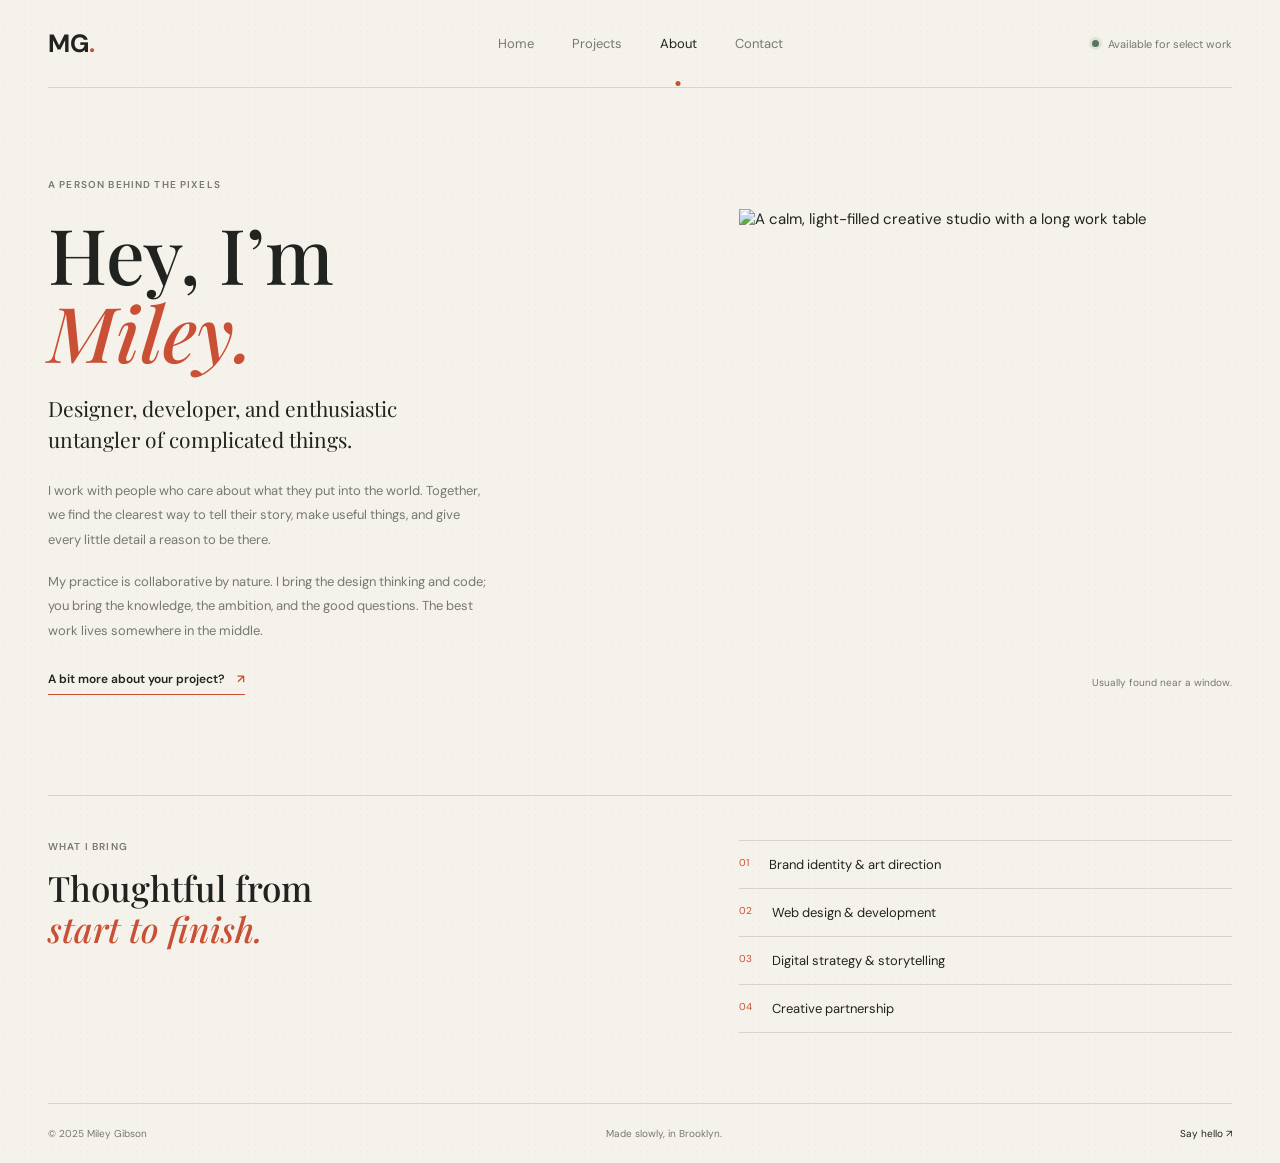
==== about.html @ fc47ed83 "initial commit" ====
<!doctype html>
<html lang="en">
  <head>
    <meta charset="utf-8">
    <meta name="viewport" content="width=device-width, initial-scale=1">
    <meta name="description" content="Learn about Miley Gibson, an independent designer and developer based in Brooklyn.">
    <title>About — Miley Gibson</title>
    <link rel="preconnect" href="https://fonts.googleapis.com">
    <link rel="preconnect" href="https://fonts.gstatic.com" crossorigin>
    <link href="https://fonts.googleapis.com/css2?family=DM+Sans:wght@400;500;600;700&family=Playfair+Display:ital,wght@0,500;0,600;1,500;1,600&display=swap" rel="stylesheet">
    <link rel="stylesheet" href="styles.css">
  </head>
  <body>
    <header class="site-header">
      <a class="wordmark" href="index.html" aria-label="Miley Gibson, home">MG<span>.</span></a>
      <nav class="site-nav" aria-label="Main navigation">
        <a href="index.html">Home</a>
        <a href="projects.html">Projects</a>
        <a href="about.html" aria-current="page">About</a>
        <a href="contact.html">Contact</a>
      </nav>
      <a class="availability" href="contact.html"><span></span> Available for select work</a>
    </header>

    <main class="page-wrap inner-page">
      <section class="about-layout">
        <div class="about-copy">
          <p class="eyebrow">A person behind the pixels</p>
          <h1>Hey, I’m<br><em>Miley.</em></h1>
          <p class="about-lede">Designer, developer, and enthusiastic untangler of complicated things.</p>
          <p>I work with people who care about what they put into the world. Together, we find the clearest way to tell their story, make useful things, and give every little detail a reason to be there.</p>
          <p>My practice is collaborative by nature. I bring the design thinking and code; you bring the knowledge, the ambition, and the good questions. The best work lives somewhere in the middle.</p>
          <a class="text-link" href="contact.html">A bit more about your project? <span aria-hidden="true">↗</span></a>
        </div>
        <figure class="about-image">
          <img src="https://images.unsplash.com/photo-1497366811353-6870744d04b2?auto=format&fit=crop&w=1200&q=85" alt="A calm, light-filled creative studio with a long work table">
          <figcaption>Usually found near a window.</figcaption>
        </figure>
      </section>
      <section class="about-details">
        <div><p class="eyebrow">What I bring</p><h2>Thoughtful from<br><em>start to finish.</em></h2></div>
        <ul class="capabilities">
          <li><span>01</span>Brand identity & art direction</li>
          <li><span>02</span>Web design & development</li>
          <li><span>03</span>Digital strategy & storytelling</li>
          <li><span>04</span>Creative partnership</li>
        </ul>
      </section>
    </main>

    <footer class="site-footer page-wrap">
      <span>© 2025 Miley Gibson</span><span>Made slowly, in Brooklyn.</span><a href="mailto:hello@example.com">Say hello ↗</a>
    </footer>
  </body>
</html>
---- styles.css ----
:root {
  color-scheme: light;
  --paper: #f5f2eb;
  --ink: #20231f;
  --muted: #77786f;
  --line: #d7d4ca;
  --coral: #c94f35;
  --green: #54755e;
  --serif: "Playfair Display", Georgia, serif;
  --sans: "DM Sans", sans-serif;
}

* { box-sizing: border-box; }

html { scroll-behavior: smooth; }

body {
  margin: 0;
  background-color: var(--paper);
  background-image: radial-gradient(#2528200d 0.65px, transparent 0.65px);
  background-size: 7px 7px;
  color: var(--ink);
  font-family: var(--sans);
  font-size: 15px;
  -webkit-font-smoothing: antialiased;
}

a { color: inherit; text-decoration: none; }
a:focus-visible { outline: 2px solid var(--coral); outline-offset: 5px; }
img { display: block; width: 100%; height: 100%; object-fit: cover; }
figure { margin: 0; }

.page-wrap { width: min(1190px, calc(100% - 96px)); margin-inline: auto; }

.site-header {
  width: min(1320px, calc(100% - 96px));
  height: 88px;
  margin-inline: auto;
  display: grid;
  grid-template-columns: 1fr 2fr 1fr;
  align-items: center;
  border-bottom: 1px solid var(--line);
}

.wordmark { font-size: 25px; font-weight: 700; letter-spacing: 0; }
.wordmark span, .accent-dot { color: var(--coral); }
.site-nav { display: flex; justify-content: center; gap: 38px; }
.site-nav a { position: relative; color: var(--muted); font-size: 13px; transition: color 180ms ease; }
.site-nav a:hover, .site-nav a[aria-current="page"] { color: var(--ink); }
.site-nav a[aria-current="page"]::after { position: absolute; bottom: -34px; left: 50%; width: 5px; height: 5px; border-radius: 50%; background: var(--coral); content: ""; transform: translateX(-50%); }
.availability { display: flex; justify-content: flex-end; align-items: center; gap: 9px; color: var(--muted); font-size: 11px; }
.availability > span { width: 7px; height: 7px; border-radius: 50%; background: var(--green); box-shadow: 0 0 0 3px #54755e20; }

.home-hero { position: relative; min-height: 610px; display: grid; grid-template-columns: 1fr 0.82fr; align-items: center; gap: 75px; padding-block: 74px 85px; }
.hero-copy { position: relative; z-index: 1; padding-bottom: 15px; animation: arrive 650ms ease-out both; }
.eyebrow { margin: 0 0 23px; color: var(--muted); font-size: 10px; font-weight: 600; letter-spacing: 1.15px; text-transform: uppercase; }
.eyebrow span { color: var(--coral); }
h1, h2, p { margin-top: 0; }
.hero-copy h1, .page-intro h1, .about-copy h1, .contact-copy h1 { margin-bottom: 22px; font-family: var(--serif); font-size: clamp(56px, 6vw, 82px); font-weight: 500; line-height: 1.02; letter-spacing: 0; }
h1 em, h2 em { color: var(--coral); font-weight: 500; }
.hero-intro { max-width: 370px; margin-bottom: 25px; color: var(--muted); font-size: 14px; line-height: 1.85; }
.text-link { display: inline-flex; align-items: center; gap: 12px; padding-bottom: 7px; border-bottom: 1px solid var(--coral); font-size: 12px; font-weight: 600; transition: gap 180ms ease; }
.text-link:hover { gap: 18px; }
.text-link span, .email-link span { color: var(--coral); }
.hero-visual { position: relative; height: 430px; animation: arrive 750ms 100ms ease-out both; }
.hero-visual img { object-position: center; }
.hero-visual figcaption { position: absolute; right: 0; bottom: -31px; left: 0; display: flex; justify-content: space-between; color: var(--muted); font-size: 9px; letter-spacing: 1px; }
.hero-stamp { position: absolute; top: -34px; right: -25px; display: grid; width: 72px; aspect-ratio: 1; place-items: center; border-radius: 50%; background: var(--coral); color: var(--paper); font-size: 39px; }
.hero-index { position: absolute; bottom: 36px; left: 0; color: var(--muted); font-size: 10px; letter-spacing: 1px; }

.selected-work { padding-block: 69px 92px; border-top: 1px solid var(--line); }
.section-heading { display: flex; justify-content: space-between; align-items: end; margin-bottom: 34px; }
.section-heading .eyebrow { margin-bottom: 11px; }
.section-heading h2 { margin: 0; font-family: var(--serif); font-size: 39px; font-weight: 500; }
.section-heading > .text-link { margin-bottom: 4px; }
.project-grid { display: grid; grid-template-columns: 1fr 1fr; gap: 30px; align-items: start; }
.project-tile { display: block; }
.project-tile img { aspect-ratio: 1.36; background: #e0ddd4; transition: filter 220ms ease; }
.project-tile:hover img { filter: saturate(1.13); }
.project-tile-offset { margin-top: 57px; }
.tile-meta { display: flex; justify-content: space-between; gap: 16px; padding-top: 13px; font-size: 12px; font-weight: 600; }
.tile-meta span + span { color: var(--muted); font-size: 10px; font-weight: 400; }
.home-note { display: flex; justify-content: space-between; align-items: center; padding-block: 44px; border-top: 1px solid var(--line); border-bottom: 1px solid var(--line); }
.home-note p { max-width: 660px; margin: 0; font-family: var(--serif); font-size: clamp(30px, 4vw, 49px); line-height: 1.2; }
.home-note em { color: var(--green); font-weight: 500; }
.round-link { display: grid; width: 46px; aspect-ratio: 1; place-items: center; border: 1px solid var(--line); border-radius: 50%; color: var(--coral); transition: color 180ms ease, background 180ms ease; }
.round-link:hover { background: var(--coral); color: white; }

.inner-page { min-height: calc(100vh - 160px); padding-top: 80px; }
.page-intro { display: grid; grid-template-columns: 1fr 0.6fr; align-items: end; margin-bottom: 65px; }
.page-intro .eyebrow { grid-column: 1 / -1; margin-bottom: 22px; }
.page-intro h1 { margin: 0; }
.intro-note { max-width: 340px; margin: 0 0 8px; color: var(--muted); font-size: 14px; line-height: 1.8; }
.work-list { display: grid; grid-template-columns: 1fr 1fr; column-gap: 29px; row-gap: 57px; }
.work-item:nth-child(3) { grid-column: 1 / -1; width: calc(50% - 15px); }
.work-image { position: relative; display: block; overflow: hidden; background: #e0ddd4; }
.work-image img { aspect-ratio: 1.37; transition: transform 350ms ease; }
.work-image:hover img { transform: scale(1.025); }
.image-arrow { position: absolute; right: 13px; bottom: 13px; display: grid; width: 35px; aspect-ratio: 1; place-items: center; border-radius: 50%; background: var(--paper); color: var(--coral); }
.work-caption { padding-top: 15px; }
.work-caption h2 { margin-bottom: 5px; font-family: var(--serif); font-size: 24px; font-weight: 500; }
.work-caption p { margin-bottom: 10px; color: var(--muted); font-size: 12px; }
.work-caption > span { color: var(--green); font-size: 9px; letter-spacing: 0.45px; text-transform: uppercase; }
.closing-cta { display: flex; align-items: center; justify-content: space-between; margin-top: 75px; padding-block: 26px; border-top: 1px solid var(--line); border-bottom: 1px solid var(--line); }
.closing-cta p { margin: 0; font-family: var(--serif); font-size: 23px; }

.about-layout { display: grid; grid-template-columns: 1fr 0.82fr; align-items: center; gap: 90px; padding-block: 10px 100px; }
.about-copy h1 { margin-bottom: 22px; }
.about-lede { max-width: 420px; margin-bottom: 23px; color: var(--ink); font-family: var(--serif); font-size: 21px; line-height: 1.5; }
.about-copy > p:not(.eyebrow):not(.about-lede) { max-width: 445px; margin-bottom: 17px; color: var(--muted); font-size: 13px; line-height: 1.9; }
.about-copy .text-link { margin-top: 10px; }
.about-image { position: relative; height: 455px; }
.about-image img { object-position: center; }
.about-image figcaption { position: absolute; right: 0; bottom: -25px; color: var(--muted); font-size: 10px; }
.about-details { display: grid; grid-template-columns: 1fr 0.82fr; gap: 90px; padding-block: 44px 70px; border-top: 1px solid var(--line); }
.about-details .eyebrow { margin-bottom: 14px; }
.about-details h2 { margin: 0; font-family: var(--serif); font-size: 35px; font-weight: 500; line-height: 1.18; }
.capabilities { margin: 0; padding: 0; list-style: none; }
.capabilities li { display: flex; gap: 20px; padding-block: 15px; border-bottom: 1px solid var(--line); font-size: 13px; }
.capabilities li:first-child { border-top: 1px solid var(--line); }
.capabilities li span { color: var(--coral); font-size: 10px; }

.contact-page { display: flex; flex-direction: column; justify-content: center; padding-top: 40px; padding-bottom: 55px; }
.contact-layout { display: grid; grid-template-columns: 1fr 0.52fr; align-items: center; gap: 105px; padding-block: 40px 72px; }
.contact-copy h1 { margin-bottom: 24px; }
.contact-lede { max-width: 400px; margin-bottom: 28px; color: var(--muted); font-size: 14px; line-height: 1.85; }
.email-link { display: inline-flex; align-items: center; gap: 13px; padding-bottom: 7px; border-bottom: 1px solid var(--coral); font-family: var(--serif); font-size: 20px; }
.contact-note { min-height: 270px; padding: 27px 28px; border: 1px solid var(--line); background: #f7f5efb3; }
.note-mark { display: block; margin-bottom: 16px; color: var(--coral); font-size: 25px; }
.contact-note > p { max-width: 220px; margin-bottom: 31px; font-family: var(--serif); font-size: 20px; line-height: 1.4; }
.contact-meta { display: grid; gap: 5px; margin-top: 17px; }
.contact-meta span { color: var(--muted); font-size: 9px; letter-spacing: 1px; }
.contact-meta strong { font-size: 11px; font-weight: 500; }
.contact-meta a:hover { color: var(--coral); }
.contact-bottom { display: flex; justify-content: space-between; padding-top: 20px; border-top: 1px solid var(--line); color: var(--muted); font-size: 10px; }

.site-footer { display: flex; justify-content: space-between; gap: 16px; padding-block: 23px; border-top: 1px solid var(--line); color: var(--muted); font-size: 10px; }
.site-footer a { color: var(--ink); }
.site-footer a:hover { color: var(--coral); }

@keyframes arrive { from { opacity: 0; transform: translateY(12px); } to { opacity: 1; transform: translateY(0); } }

@media (max-width: 800px) {
  .page-wrap, .site-header { width: min(100% - 48px, 620px); }
  .site-header { height: 75px; grid-template-columns: auto 1fr; }
  .site-nav { justify-content: flex-end; gap: clamp(13px, 4vw, 28px); }
  .availability { display: none; }
  .home-hero { min-height: auto; grid-template-columns: 1fr 0.85fr; gap: 32px; padding-block: 75px 80px; }
  .hero-copy h1, .page-intro h1, .about-copy h1, .contact-copy h1 { font-size: clamp(51px, 9vw, 70px); }
  .hero-visual { height: 340px; }
  .hero-stamp { right: -14px; width: 59px; font-size: 31px; }
  .about-layout { gap: 40px; }
  .about-details { gap: 40px; }
  .contact-layout { gap: 50px; }
}

@media (max-width: 560px) {
  .page-wrap, .site-header { width: calc(100% - 40px); }
  .site-header { height: auto; min-height: 78px; grid-template-columns: 1fr; gap: 13px; padding-block: 13px; }
  .wordmark { font-size: 22px; }
  .site-nav { justify-content: space-between; gap: 12px; }
  .site-nav a { font-size: 12px; }
  .site-nav a[aria-current="page"]::after { bottom: -7px; }
  .home-hero { grid-template-columns: 1fr; gap: 42px; padding-block: 59px 62px; }
  .hero-copy { padding: 0; }
  .hero-copy h1, .page-intro h1, .about-copy h1, .contact-copy h1 { font-size: clamp(54px, 14vw, 72px); }
  .hero-visual { height: 300px; margin-right: 10px; }
  .hero-index { bottom: 16px; }
  .selected-work { padding-block: 48px 58px; }
  .section-heading h2 { font-size: 32px; }
  .section-heading { align-items: end; gap: 12px; }
  .section-heading > .text-link { flex: 0 0 auto; font-size: 10px; }
  .project-grid { grid-template-columns: 1fr; gap: 27px; }
  .project-tile-offset { margin-top: 0; }
  .home-note { gap: 18px; padding-block: 30px; }
  .home-note p { font-size: 31px; }
  .round-link { flex: 0 0 42px; width: 42px; }
  .inner-page { min-height: auto; padding-top: 58px; }
  .page-intro { grid-template-columns: 1fr; gap: 14px; margin-bottom: 40px; }
  .page-intro .eyebrow { margin-bottom: 5px; }
  .intro-note { max-width: 380px; }
  .work-list { grid-template-columns: 1fr; row-gap: 35px; }
  .work-item:nth-child(3) { grid-column: auto; width: 100%; }
  .closing-cta { margin-top: 48px; }
  .about-layout { grid-template-columns: 1fr; gap: 40px; padding-block: 0 75px; }
  .about-image { height: 340px; margin-right: 8px; }
  .about-details { grid-template-columns: 1fr; gap: 27px; padding-block: 35px 48px; }
  .contact-page { padding-top: 27px; }
  .contact-layout { grid-template-columns: 1fr; gap: 38px; padding-block: 32px 48px; }
  .contact-note { min-height: auto; }
  .contact-bottom { gap: 18px; line-height: 1.6; }
  .contact-bottom span:last-child { text-align: right; }
  .site-footer { flex-wrap: wrap; row-gap: 9px; font-size: 9px; }
}

@media (prefers-reduced-motion: reduce) {
  *, *::before, *::after { scroll-behavior: auto !important; animation-duration: 0.01ms !important; transition-duration: 0.01ms !important; }
}
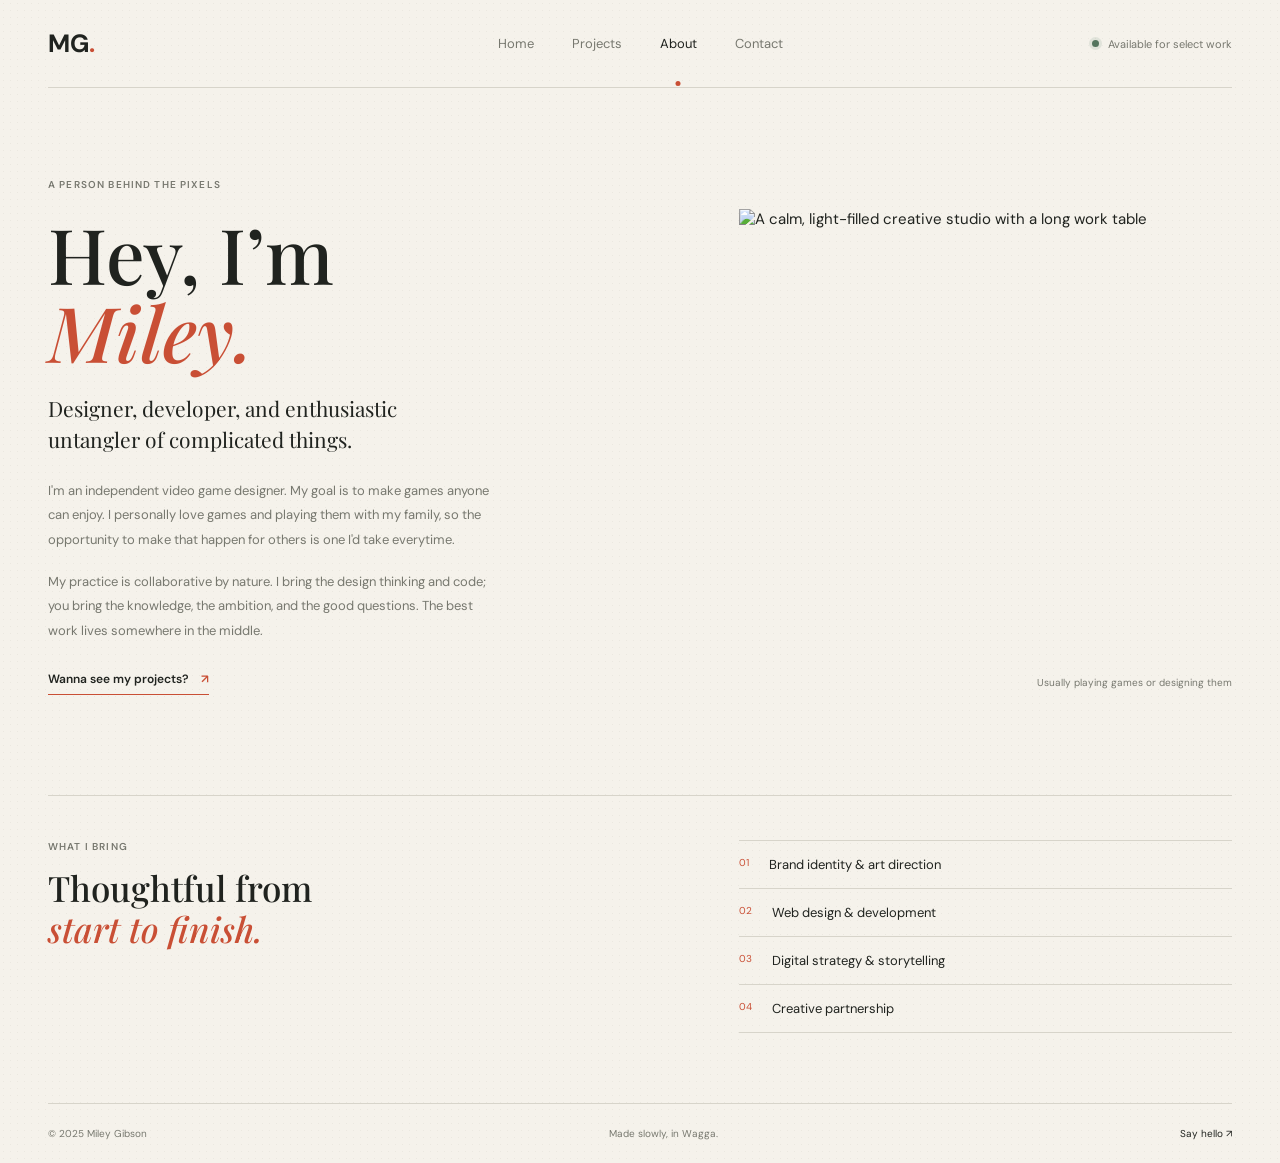
==== commit 1337332c: "edited text" ====
--- a/about.html
+++ b/about.html
@@ -28,13 +28,13 @@
           <p class="eyebrow">A person behind the pixels</p>
           <h1>Hey, I’m<br><em>Miley.</em></h1>
           <p class="about-lede">Designer, developer, and enthusiastic untangler of complicated things.</p>
-          <p>I work with people who care about what they put into the world. Together, we find the clearest way to tell their story, make useful things, and give every little detail a reason to be there.</p>
+          <p>I'm an independent video game designer. My goal is to make games anyone can enjoy. I personally love games and playing them with my family, so the opportunity to make that happen for others is one I'd take everytime.</p>
           <p>My practice is collaborative by nature. I bring the design thinking and code; you bring the knowledge, the ambition, and the good questions. The best work lives somewhere in the middle.</p>
-          <a class="text-link" href="contact.html">A bit more about your project? <span aria-hidden="true">↗</span></a>
+          <a class="text-link" href="contact.html">Wanna see my projects? <span aria-hidden="true">↗</span></a>
         </div>
         <figure class="about-image">
           <img src="https://images.unsplash.com/photo-1497366811353-6870744d04b2?auto=format&fit=crop&w=1200&q=85" alt="A calm, light-filled creative studio with a long work table">
-          <figcaption>Usually found near a window.</figcaption>
+          <figcaption>Usually playing games or designing them</figcaption>
         </figure>
       </section>
       <section class="about-details">
@@ -49,7 +49,7 @@
     </main>
 
     <footer class="site-footer page-wrap">
-      <span>© 2025 Miley Gibson</span><span>Made slowly, in Brooklyn.</span><a href="mailto:hello@example.com">Say hello ↗</a>
+      <span>© 2025 Miley Gibson</span><span>Made slowly, in Wagga.</span><a href="mailto:hello@example.com">Say hello ↗</a>
     </footer>
   </body>
 </html>
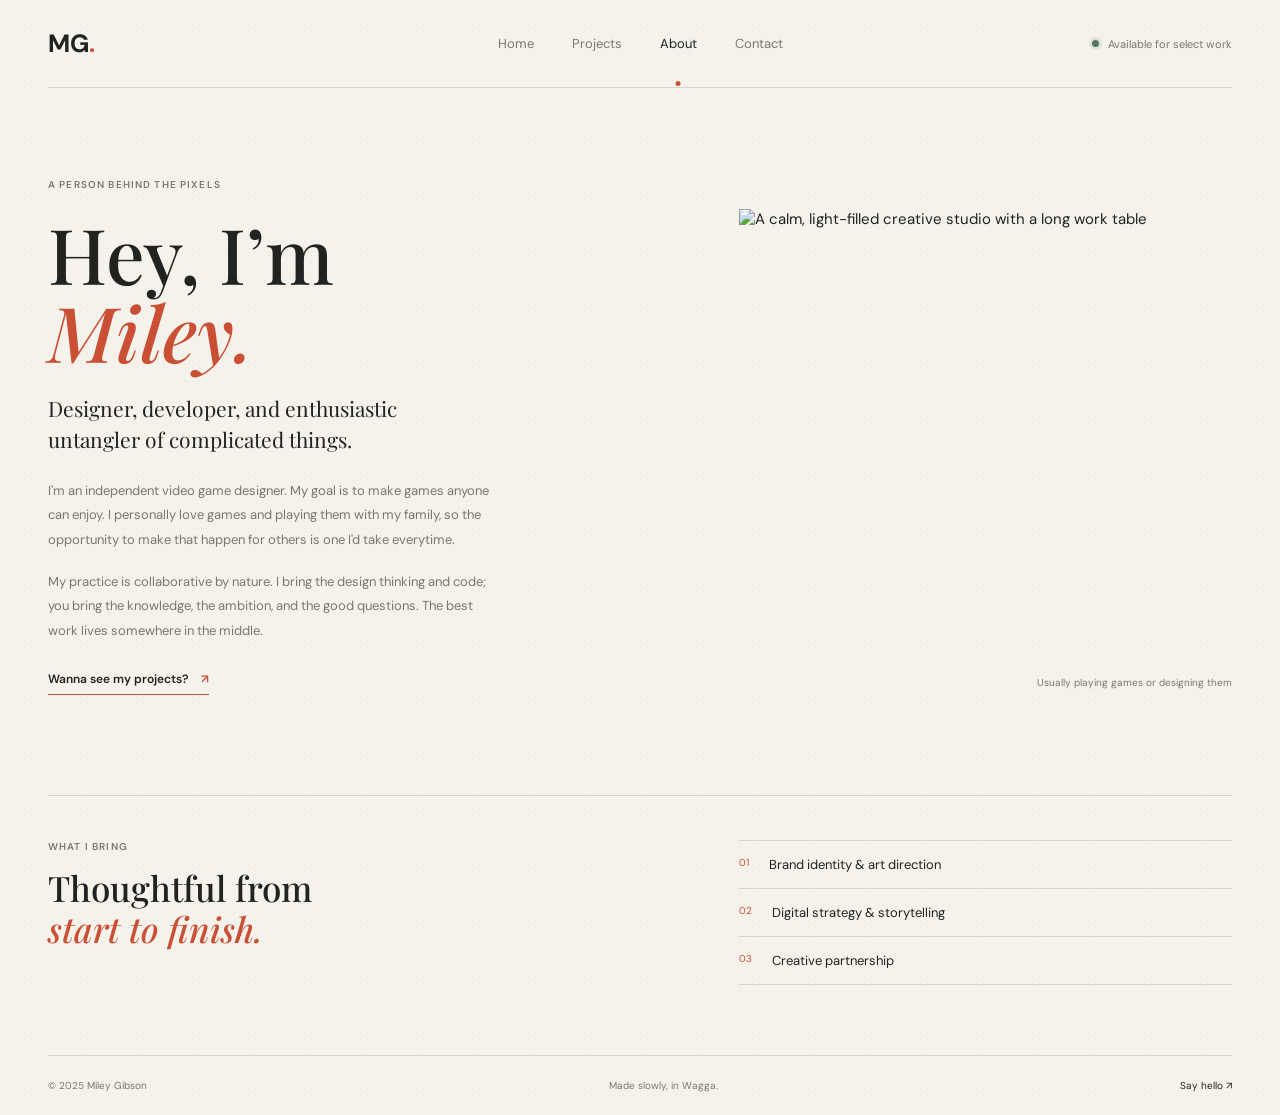
==== commit d54cfe12: "edited text (about only)" ====
--- a/about.html
+++ b/about.html
@@ -41,9 +41,8 @@
         <div><p class="eyebrow">What I bring</p><h2>Thoughtful from<br><em>start to finish.</em></h2></div>
         <ul class="capabilities">
           <li><span>01</span>Brand identity & art direction</li>
-          <li><span>02</span>Web design & development</li>
-          <li><span>03</span>Digital strategy & storytelling</li>
-          <li><span>04</span>Creative partnership</li>
+          <li><span>02</span>Digital strategy & storytelling</li>
+          <li><span>03</span>Creative partnership</li>
         </ul>
       </section>
     </main>
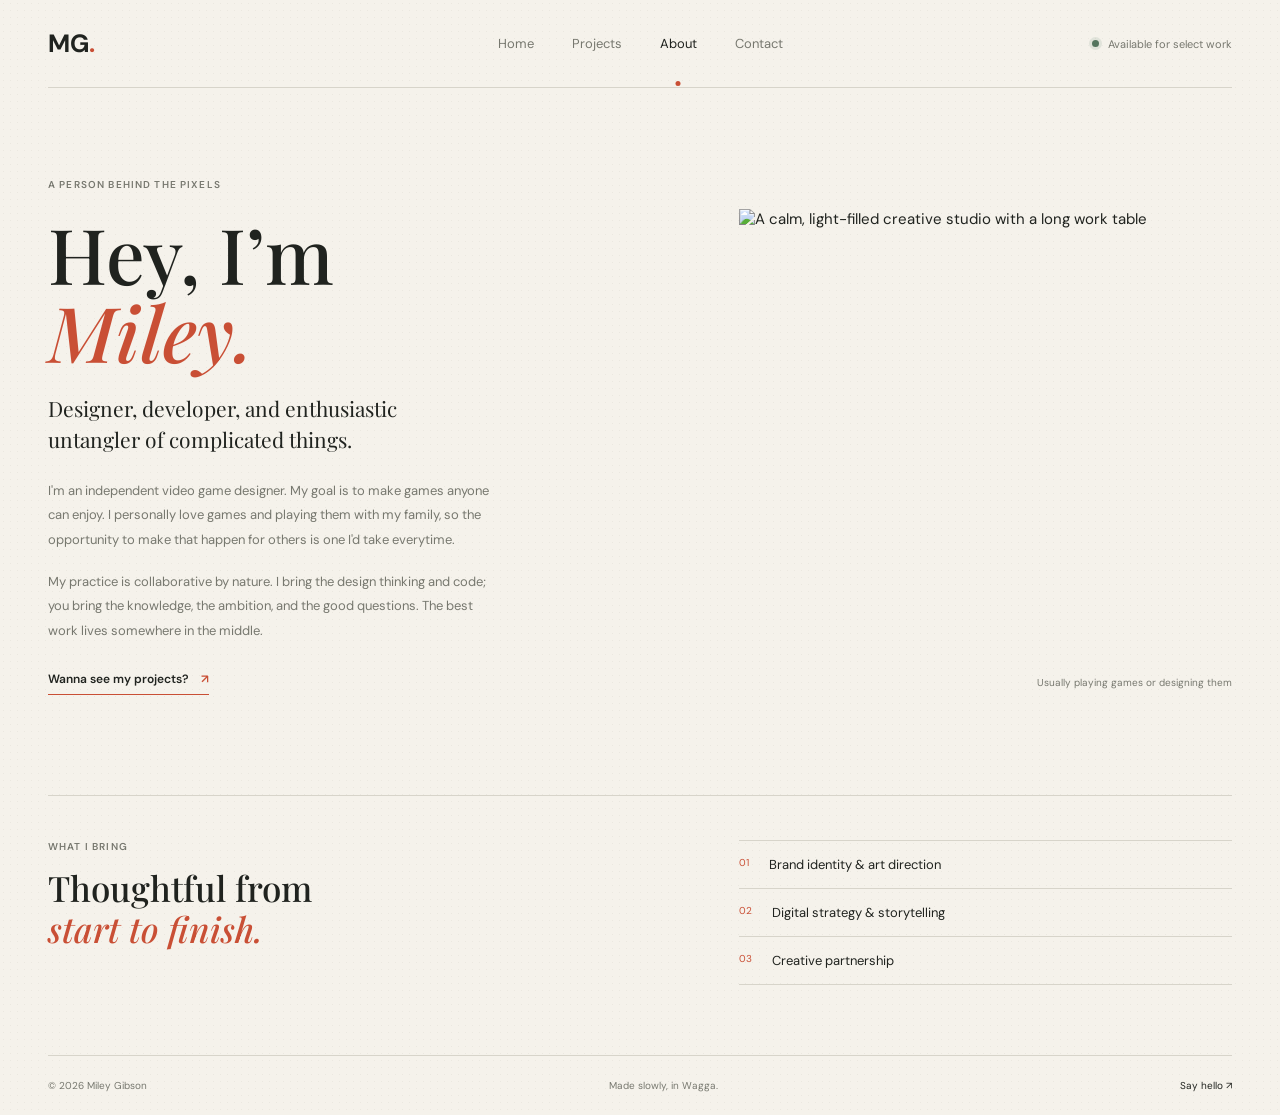
==== commit 3b7bd45d: "changed 2025 to 2026" ====
--- a/about.html
+++ b/about.html
@@ -48,7 +48,7 @@
     </main>
 
     <footer class="site-footer page-wrap">
-      <span>© 2025 Miley Gibson</span><span>Made slowly, in Wagga.</span><a href="mailto:hello@example.com">Say hello ↗</a>
+      <span>© 2026 Miley Gibson</span><span>Made slowly, in Wagga.</span><a href="mailto:mileygibson2028@gmail.com">Say hello ↗</a>
     </footer>
   </body>
 </html>
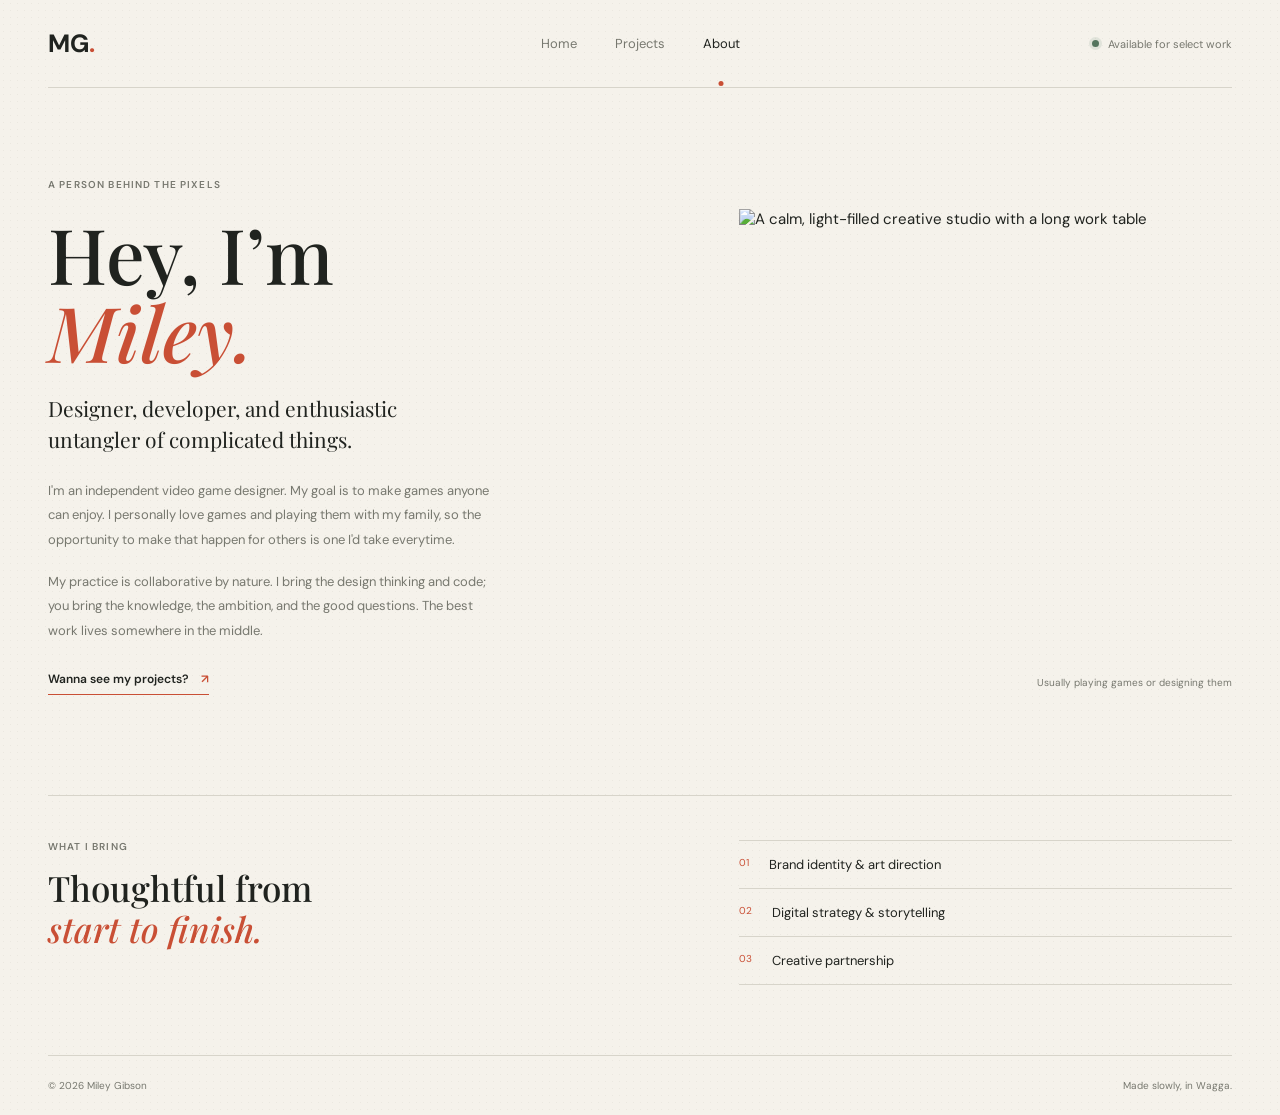
==== commit 0cfb1bee: "deleted contact page and all email" ====
--- a/about.html
+++ b/about.html
@@ -3,7 +3,7 @@
   <head>
     <meta charset="utf-8">
     <meta name="viewport" content="width=device-width, initial-scale=1">
-    <meta name="description" content="Learn about Miley Gibson, an independent designer and developer based in Brooklyn.">
+    <meta name="description" content="Learn about Miley Gibson, an independent designer and developer based in Wagga.">
     <title>About — Miley Gibson</title>
     <link rel="preconnect" href="https://fonts.googleapis.com">
     <link rel="preconnect" href="https://fonts.gstatic.com" crossorigin>
@@ -17,9 +17,8 @@
         <a href="index.html">Home</a>
         <a href="projects.html">Projects</a>
         <a href="about.html" aria-current="page">About</a>
-        <a href="contact.html">Contact</a>
       </nav>
-      <a class="availability" href="contact.html"><span></span> Available for select work</a>
+      <span class="availability"><span></span> Available for select work</span>
     </header>
 
     <main class="page-wrap inner-page">
@@ -30,7 +29,7 @@
           <p class="about-lede">Designer, developer, and enthusiastic untangler of complicated things.</p>
           <p>I'm an independent video game designer. My goal is to make games anyone can enjoy. I personally love games and playing them with my family, so the opportunity to make that happen for others is one I'd take everytime.</p>
           <p>My practice is collaborative by nature. I bring the design thinking and code; you bring the knowledge, the ambition, and the good questions. The best work lives somewhere in the middle.</p>
-          <a class="text-link" href="contact.html">Wanna see my projects? <span aria-hidden="true">↗</span></a>
+          <a class="text-link" href="projects.html">Wanna see my projects? <span aria-hidden="true">↗</span></a>
         </div>
         <figure class="about-image">
           <img src="https://images.unsplash.com/photo-1497366811353-6870744d04b2?auto=format&fit=crop&w=1200&q=85" alt="A calm, light-filled creative studio with a long work table">
@@ -48,7 +47,7 @@
     </main>
 
     <footer class="site-footer page-wrap">
-      <span>© 2026 Miley Gibson</span><span>Made slowly, in Wagga.</span><a href="mailto:mileygibson2028@gmail.com">Say hello ↗</a>
+      <span>© 2026 Miley Gibson</span><span>Made slowly, in Wagga.</span>
     </footer>
   </body>
 </html>
--- a/styles.css
+++ b/styles.css
@@ -56,12 +56,12 @@
 .eyebrow { margin: 0 0 23px; color: var(--muted); font-size: 10px; font-weight: 600; letter-spacing: 1.15px; text-transform: uppercase; }
 .eyebrow span { color: var(--coral); }
 h1, h2, p { margin-top: 0; }
-.hero-copy h1, .page-intro h1, .about-copy h1, .contact-copy h1 { margin-bottom: 22px; font-family: var(--serif); font-size: clamp(56px, 6vw, 82px); font-weight: 500; line-height: 1.02; letter-spacing: 0; }
+.hero-copy h1, .page-intro h1, .about-copy h1 { margin-bottom: 22px; font-family: var(--serif); font-size: clamp(56px, 6vw, 82px); font-weight: 500; line-height: 1.02; letter-spacing: 0; }
 h1 em, h2 em { color: var(--coral); font-weight: 500; }
 .hero-intro { max-width: 370px; margin-bottom: 25px; color: var(--muted); font-size: 14px; line-height: 1.85; }
 .text-link { display: inline-flex; align-items: center; gap: 12px; padding-bottom: 7px; border-bottom: 1px solid var(--coral); font-size: 12px; font-weight: 600; transition: gap 180ms ease; }
 .text-link:hover { gap: 18px; }
-.text-link span, .email-link span { color: var(--coral); }
+.text-link span { color: var(--coral); }
 .hero-visual { position: relative; height: 430px; animation: arrive 750ms 100ms ease-out both; }
 .hero-visual img { object-position: center; }
 .hero-visual figcaption { position: absolute; right: 0; bottom: -31px; left: 0; display: flex; justify-content: space-between; color: var(--muted); font-size: 9px; letter-spacing: 1px; }
@@ -77,7 +77,6 @@
 .project-tile { display: block; }
 .project-tile img { aspect-ratio: 1.36; background: #e0ddd4; transition: filter 220ms ease; }
 .project-tile:hover img { filter: saturate(1.13); }
-.project-tile-offset { margin-top: 57px; }
 .tile-meta { display: flex; justify-content: space-between; gap: 16px; padding-top: 13px; font-size: 12px; font-weight: 600; }
 .tile-meta span + span { color: var(--muted); font-size: 10px; font-weight: 400; }
 .home-note { display: flex; justify-content: space-between; align-items: center; padding-block: 44px; border-top: 1px solid var(--line); border-bottom: 1px solid var(--line); }
@@ -96,7 +95,6 @@
 .work-image { position: relative; display: block; overflow: hidden; background: #e0ddd4; }
 .work-image img { aspect-ratio: 1.37; transition: transform 350ms ease; }
 .work-image:hover img { transform: scale(1.025); }
-.image-arrow { position: absolute; right: 13px; bottom: 13px; display: grid; width: 35px; aspect-ratio: 1; place-items: center; border-radius: 50%; background: var(--paper); color: var(--coral); }
 .work-caption { padding-top: 15px; }
 .work-caption h2 { margin-bottom: 5px; font-family: var(--serif); font-size: 24px; font-weight: 500; }
 .work-caption p { margin-bottom: 10px; color: var(--muted); font-size: 12px; }
@@ -120,24 +118,7 @@
 .capabilities li:first-child { border-top: 1px solid var(--line); }
 .capabilities li span { color: var(--coral); font-size: 10px; }
 
-.contact-page { display: flex; flex-direction: column; justify-content: center; padding-top: 40px; padding-bottom: 55px; }
-.contact-layout { display: grid; grid-template-columns: 1fr 0.52fr; align-items: center; gap: 105px; padding-block: 40px 72px; }
-.contact-copy h1 { margin-bottom: 24px; }
-.contact-lede { max-width: 400px; margin-bottom: 28px; color: var(--muted); font-size: 14px; line-height: 1.85; }
-.email-link { display: inline-flex; align-items: center; gap: 13px; padding-bottom: 7px; border-bottom: 1px solid var(--coral); font-family: var(--serif); font-size: 20px; }
-.contact-note { min-height: 270px; padding: 27px 28px; border: 1px solid var(--line); background: #f7f5efb3; }
-.note-mark { display: block; margin-bottom: 16px; color: var(--coral); font-size: 25px; }
-.contact-note > p { max-width: 220px; margin-bottom: 31px; font-family: var(--serif); font-size: 20px; line-height: 1.4; }
-.contact-meta { display: grid; gap: 5px; margin-top: 17px; }
-.contact-meta span { color: var(--muted); font-size: 9px; letter-spacing: 1px; }
-.contact-meta strong { font-size: 11px; font-weight: 500; }
-.contact-meta a:hover { color: var(--coral); }
-.contact-bottom { display: flex; justify-content: space-between; padding-top: 20px; border-top: 1px solid var(--line); color: var(--muted); font-size: 10px; }
-
 .site-footer { display: flex; justify-content: space-between; gap: 16px; padding-block: 23px; border-top: 1px solid var(--line); color: var(--muted); font-size: 10px; }
-.site-footer a { color: var(--ink); }
-.site-footer a:hover { color: var(--coral); }
-
 @keyframes arrive { from { opacity: 0; transform: translateY(12px); } to { opacity: 1; transform: translateY(0); } }
 
 @media (max-width: 800px) {
@@ -146,12 +127,11 @@
   .site-nav { justify-content: flex-end; gap: clamp(13px, 4vw, 28px); }
   .availability { display: none; }
   .home-hero { min-height: auto; grid-template-columns: 1fr 0.85fr; gap: 32px; padding-block: 75px 80px; }
-  .hero-copy h1, .page-intro h1, .about-copy h1, .contact-copy h1 { font-size: clamp(51px, 9vw, 70px); }
+  .hero-copy h1, .page-intro h1, .about-copy h1 { font-size: clamp(51px, 9vw, 70px); }
   .hero-visual { height: 340px; }
   .hero-stamp { right: -14px; width: 59px; font-size: 31px; }
   .about-layout { gap: 40px; }
   .about-details { gap: 40px; }
-  .contact-layout { gap: 50px; }
 }
 
 @media (max-width: 560px) {
@@ -163,7 +143,7 @@
   .site-nav a[aria-current="page"]::after { bottom: -7px; }
   .home-hero { grid-template-columns: 1fr; gap: 42px; padding-block: 59px 62px; }
   .hero-copy { padding: 0; }
-  .hero-copy h1, .page-intro h1, .about-copy h1, .contact-copy h1 { font-size: clamp(54px, 14vw, 72px); }
+  .hero-copy h1, .page-intro h1, .about-copy h1 { font-size: clamp(54px, 14vw, 72px); }
   .hero-visual { height: 300px; margin-right: 10px; }
   .hero-index { bottom: 16px; }
   .selected-work { padding-block: 48px 58px; }
@@ -171,7 +151,6 @@
   .section-heading { align-items: end; gap: 12px; }
   .section-heading > .text-link { flex: 0 0 auto; font-size: 10px; }
   .project-grid { grid-template-columns: 1fr; gap: 27px; }
-  .project-tile-offset { margin-top: 0; }
   .home-note { gap: 18px; padding-block: 30px; }
   .home-note p { font-size: 31px; }
   .round-link { flex: 0 0 42px; width: 42px; }
@@ -185,11 +164,6 @@
   .about-layout { grid-template-columns: 1fr; gap: 40px; padding-block: 0 75px; }
   .about-image { height: 340px; margin-right: 8px; }
   .about-details { grid-template-columns: 1fr; gap: 27px; padding-block: 35px 48px; }
-  .contact-page { padding-top: 27px; }
-  .contact-layout { grid-template-columns: 1fr; gap: 38px; padding-block: 32px 48px; }
-  .contact-note { min-height: auto; }
-  .contact-bottom { gap: 18px; line-height: 1.6; }
-  .contact-bottom span:last-child { text-align: right; }
   .site-footer { flex-wrap: wrap; row-gap: 9px; font-size: 9px; }
 }
 
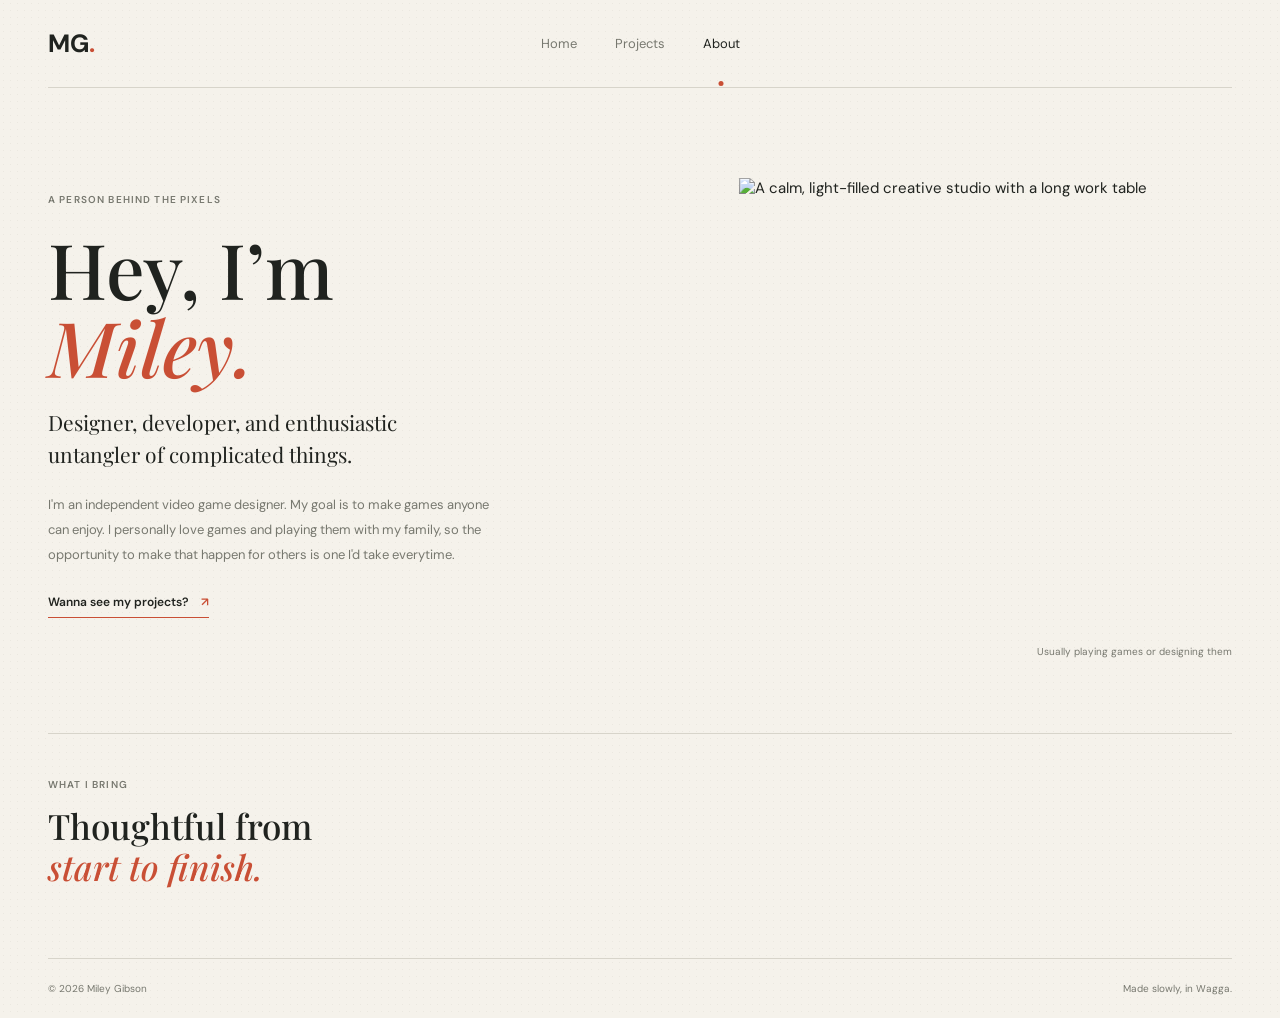
==== commit 030d0909: "changed about" ====
--- a/about.html
+++ b/about.html
@@ -18,7 +18,6 @@
         <a href="projects.html">Projects</a>
         <a href="about.html" aria-current="page">About</a>
       </nav>
-      <span class="availability"><span></span> Available for select work</span>
     </header>
 
     <main class="page-wrap inner-page">
@@ -28,7 +27,6 @@
           <h1>Hey, I’m<br><em>Miley.</em></h1>
           <p class="about-lede">Designer, developer, and enthusiastic untangler of complicated things.</p>
           <p>I'm an independent video game designer. My goal is to make games anyone can enjoy. I personally love games and playing them with my family, so the opportunity to make that happen for others is one I'd take everytime.</p>
-          <p>My practice is collaborative by nature. I bring the design thinking and code; you bring the knowledge, the ambition, and the good questions. The best work lives somewhere in the middle.</p>
           <a class="text-link" href="projects.html">Wanna see my projects? <span aria-hidden="true">↗</span></a>
         </div>
         <figure class="about-image">
@@ -39,9 +37,6 @@
       <section class="about-details">
         <div><p class="eyebrow">What I bring</p><h2>Thoughtful from<br><em>start to finish.</em></h2></div>
         <ul class="capabilities">
-          <li><span>01</span>Brand identity & art direction</li>
-          <li><span>02</span>Digital strategy & storytelling</li>
-          <li><span>03</span>Creative partnership</li>
         </ul>
       </section>
     </main>
